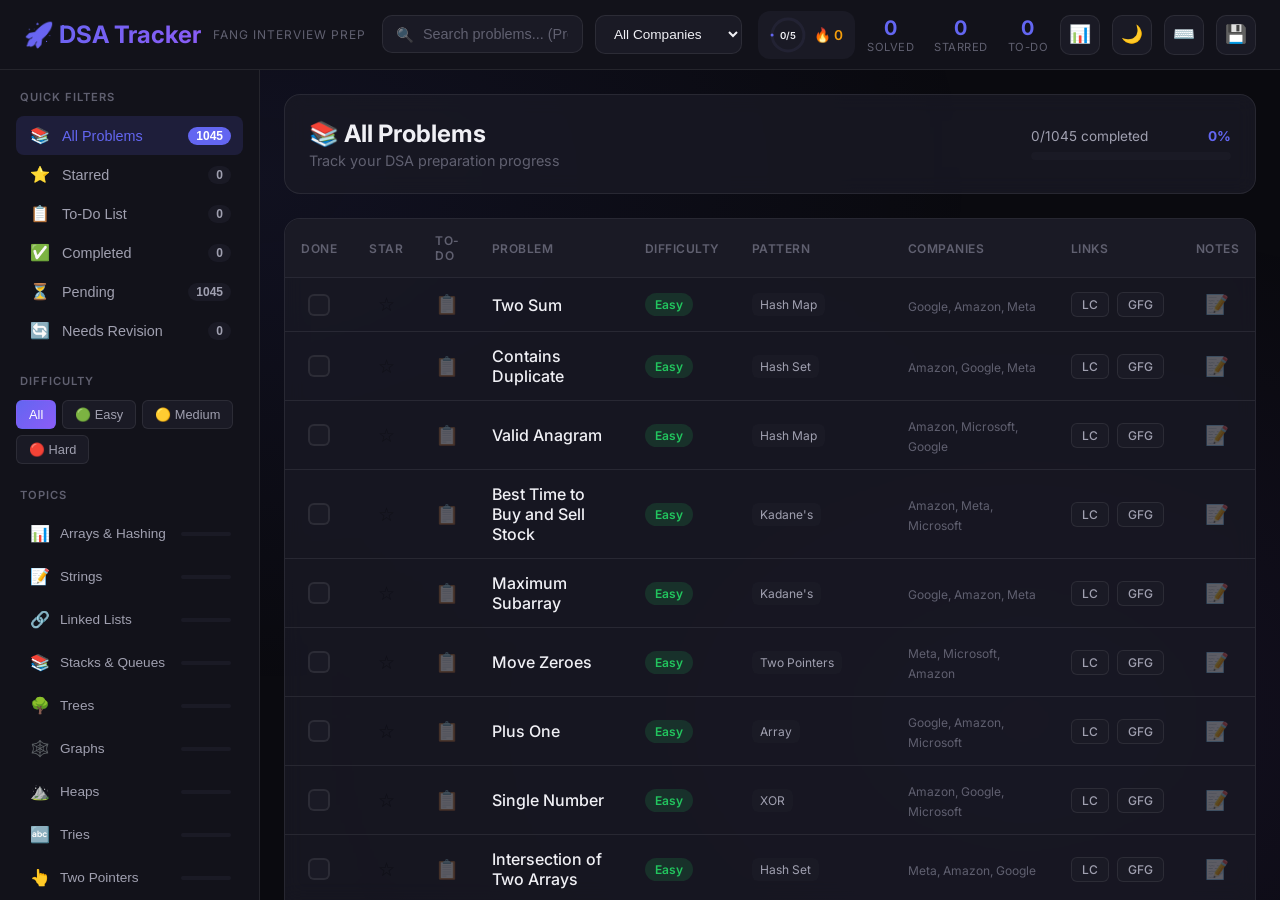
==== index.html @ f02a96e1 "Initial commit: DSA Progress Tracker" ====
<!DOCTYPE html>
<html lang="en" data-theme="dark">
<head>
    <meta charset="UTF-8">
    <meta name="viewport" content="width=device-width, initial-scale=1.0">
    <title>DSA Progress Tracker | FANG Interview Prep</title>
    <meta name="description" content="Track your DSA preparation progress for FANG interviews - 1200+ problems organized by topics">
    <link rel="preconnect" href="https://fonts.googleapis.com">
    <link rel="preconnect" href="https://fonts.gstatic.com" crossorigin>
    <link href="https://fonts.googleapis.com/css2?family=Inter:wght@300;400;500;600;700&display=swap" rel="stylesheet">
    <link rel="stylesheet" href="styles.css">
</head>
<body>
    <div class="app-container">
        <!-- Header -->
        <header class="header">
            <div class="header-left">
                <button class="hamburger-btn" id="hamburgerBtn" title="Toggle Menu">☰</button>
                <h1 class="logo">🚀 DSA Tracker</h1>
                <span class="tagline">FANG Interview Prep</span>
            </div>
            <div class="header-center">
                <div class="search-container">
                    <span class="search-icon">🔍</span>
                    <input type="text" id="searchInput" placeholder="Search problems... (Press /)" class="search-input">
                </div>
                <!-- Company Filter -->
                <div class="company-filter">
                    <select id="companyFilter" class="company-select">
                        <option value="all">All Companies</option>
                    </select>
                </div>
            </div>
            <div class="header-right">
                <!-- Daily Goal Widget -->
                <div class="goal-widget" id="goalWidget" title="Daily Goal">
                    <div class="goal-ring">
                        <svg viewBox="0 0 36 36" class="circular-chart">
                            <path class="circle-bg" d="M18 2.0845 a 15.9155 15.9155 0 0 1 0 31.831 a 15.9155 15.9155 0 0 1 0 -31.831"/>
                            <path class="circle" id="goalProgress" stroke-dasharray="0, 100" d="M18 2.0845 a 15.9155 15.9155 0 0 1 0 31.831 a 15.9155 15.9155 0 0 1 0 -31.831"/>
                        </svg>
                        <span class="goal-text" id="goalText">0/5</span>
                    </div>
                    <div class="streak-badge" id="streakBadge" title="Current Streak">🔥 0</div>
                </div>
                <div class="stats-mini">
                    <div class="stat-item">
                        <span class="stat-value" id="totalCompleted">0</span>
                        <span class="stat-label">Solved</span>
                    </div>
                    <div class="stat-item">
                        <span class="stat-value" id="totalStarred">0</span>
                        <span class="stat-label">Starred</span>
                    </div>
                    <div class="stat-item">
                        <span class="stat-value" id="totalTodo">0</span>
                        <span class="stat-label">To-Do</span>
                    </div>
                </div>
                <button class="btn-icon" id="statsBtn" title="Statistics (S)">📊</button>
                <button class="btn-icon" id="themeBtn" title="Toggle Theme (T)">🌙</button>
                <button class="btn-icon" id="shortcutsBtn" title="Keyboard Shortcuts (?)">⌨️</button>
                <button class="btn-icon" id="exportBtn" title="Export/Import Data">💾</button>
            </div>
        </header>

        <div class="main-content">
            <!-- Sidebar -->
            <aside class="sidebar" id="sidebar">
                <div class="sidebar-section">
                    <h3 class="sidebar-title">Quick Filters</h3>
                    <button class="filter-btn active" data-filter="all">
                        <span class="filter-icon">📚</span>
                        <span>All Problems</span>
                        <span class="filter-count" id="countAll">0</span>
                    </button>
                    <button class="filter-btn" data-filter="starred">
                        <span class="filter-icon">⭐</span>
                        <span>Starred</span>
                        <span class="filter-count" id="countStarred">0</span>
                    </button>
                    <button class="filter-btn" data-filter="todo">
                        <span class="filter-icon">📋</span>
                        <span>To-Do List</span>
                        <span class="filter-count" id="countTodo">0</span>
                    </button>
                    <button class="filter-btn" data-filter="completed">
                        <span class="filter-icon">✅</span>
                        <span>Completed</span>
                        <span class="filter-count" id="countCompleted">0</span>
                    </button>
                    <button class="filter-btn" data-filter="pending">
                        <span class="filter-icon">⏳</span>
                        <span>Pending</span>
                        <span class="filter-count" id="countPending">0</span>
                    </button>
                    <button class="filter-btn" data-filter="revision">
                        <span class="filter-icon">🔄</span>
                        <span>Needs Revision</span>
                        <span class="filter-count" id="countRevision">0</span>
                    </button>
                </div>

                <div class="sidebar-section">
                    <h3 class="sidebar-title">Difficulty</h3>
                    <div class="diff-buttons">
                        <button class="diff-btn active" data-difficulty="all">All</button>
                        <button class="diff-btn" data-difficulty="Easy">🟢 Easy</button>
                        <button class="diff-btn" data-difficulty="Medium">🟡 Medium</button>
                        <button class="diff-btn" data-difficulty="Hard">🔴 Hard</button>
                    </div>
                </div>

                <div class="sidebar-section domains-section">
                    <h3 class="sidebar-title">Topics</h3>
                    <div class="domains-list" id="domainsList">
                        <!-- Domains will be populated by JS -->
                    </div>
                </div>
            </aside>

            <!-- Main Panel -->
            <main class="main-panel">
                <!-- Domain Header -->
                <div class="domain-header" id="domainHeader">
                    <div class="domain-info">
                        <h2 class="domain-title" id="domainTitle">📚 All Problems</h2>
                        <p class="domain-subtitle" id="domainSubtitle">Track your DSA preparation progress</p>
                    </div>
                    <div class="domain-progress">
                        <div class="progress-stats">
                            <span class="progress-text" id="progressText">0/0 completed</span>
                            <span class="progress-percent" id="progressPercent">0%</span>
                        </div>
                        <div class="progress-bar">
                            <div class="progress-fill" id="progressFill"></div>
                        </div>
                    </div>
                </div>

                <!-- Problems Table -->
                <div class="problems-container">
                    <table class="problems-table">
                        <thead>
                            <tr>
                                <th class="th-status">Done</th>
                                <th class="th-star">Star</th>
                                <th class="th-todo">To-Do</th>
                                <th class="th-name">Problem</th>
                                <th class="th-difficulty">Difficulty</th>
                                <th class="th-pattern">Pattern</th>
                                <th class="th-companies">Companies</th>
                                <th class="th-links">Links</th>
                                <th class="th-notes">Notes</th>
                            </tr>
                        </thead>
                        <tbody id="problemsTableBody">
                            <!-- Problems will be populated by JS -->
                        </tbody>
                    </table>
                    <div class="no-results" id="noResults" style="display: none;">
                        <span class="no-results-icon">🔍</span>
                        <p>No problems found matching your criteria</p>
                    </div>
                </div>
            </main>
        </div>
    </div>

    <!-- Export/Import Modal -->
    <div class="modal" id="exportModal">
        <div class="modal-content">
            <div class="modal-header">
                <h3>💾 Export / Import Progress</h3>
                <button class="modal-close" id="modalClose">&times;</button>
            </div>
            <div class="modal-body">
                <div class="modal-section">
                    <h4>Export Progress</h4>
                    <p>Download your progress as a JSON file</p>
                    <button class="btn-primary" id="downloadBtn">📥 Download JSON</button>
                </div>
                <div class="modal-section">
                    <h4>Import Progress</h4>
                    <p>Upload a previously exported JSON file</p>
                    <input type="file" id="importFile" accept=".json" style="display: none;">
                    <button class="btn-secondary" id="importBtn">📤 Upload JSON</button>
                </div>
                <div class="modal-section">
                    <h4>Reset All Progress</h4>
                    <p>Clear all your progress data</p>
                    <button class="btn-danger" id="resetBtn">🗑️ Reset All</button>
                </div>
            </div>
        </div>
    </div>

    <!-- Notes Modal -->
    <div class="modal" id="notesModal">
        <div class="modal-content modal-notes">
            <div class="modal-header">
                <h3>📝 Problem Notes</h3>
                <button class="modal-close" id="notesModalClose">&times;</button>
            </div>
            <div class="modal-body">
                <h4 id="notesProblemName"></h4>
                <textarea id="notesTextarea" placeholder="Add your notes, approach, or key insights here..."></textarea>
                <div class="notes-actions">
                    <button class="btn-secondary" id="notesCancelBtn">Cancel</button>
                    <button class="btn-primary" id="notesSaveBtn">💾 Save Notes</button>
                </div>
            </div>
        </div>
    </div>

    <!-- Statistics Modal -->
    <div class="modal" id="statsModal">
        <div class="modal-content modal-stats">
            <div class="modal-header">
                <h3>📊 Statistics Dashboard</h3>
                <button class="modal-close" id="statsModalClose">&times;</button>
            </div>
            <div class="modal-body">
                <div class="stats-grid">
                    <div class="stat-card">
                        <h4>Overall Progress</h4>
                        <div class="big-stat" id="statOverall">0%</div>
                        <p id="statOverallText">0 of 0 problems solved</p>
                    </div>
                    <div class="stat-card">
                        <h4>Current Streak</h4>
                        <div class="big-stat">🔥 <span id="statStreak">0</span></div>
                        <p>days in a row</p>
                    </div>
                    <div class="stat-card">
                        <h4>Today's Progress</h4>
                        <div class="big-stat" id="statToday">0</div>
                        <p>problems solved today</p>
                    </div>
                    <div class="stat-card">
                        <h4>Daily Goal</h4>
                        <div class="goal-setting">
                            <button class="goal-btn" id="goalMinus">-</button>
                            <span id="dailyGoalValue">5</span>
                            <button class="goal-btn" id="goalPlus">+</button>
                        </div>
                        <p>problems per day</p>
                    </div>
                </div>
                <div class="stats-section">
                    <h4>Progress by Difficulty</h4>
                    <div class="difficulty-bars">
                        <div class="diff-bar-row">
                            <span class="diff-label">Easy</span>
                            <div class="diff-bar-container">
                                <div class="diff-bar easy" id="barEasy"></div>
                            </div>
                            <span class="diff-count" id="countEasyStats">0/0</span>
                        </div>
                        <div class="diff-bar-row">
                            <span class="diff-label">Medium</span>
                            <div class="diff-bar-container">
                                <div class="diff-bar medium" id="barMedium"></div>
                            </div>
                            <span class="diff-count" id="countMediumStats">0/0</span>
                        </div>
                        <div class="diff-bar-row">
                            <span class="diff-label">Hard</span>
                            <div class="diff-bar-container">
                                <div class="diff-bar hard" id="barHard"></div>
                            </div>
                            <span class="diff-count" id="countHardStats">0/0</span>
                        </div>
                    </div>
                </div>
                <div class="stats-section">
                    <h4>Weak Areas (Patterns with &lt;30% completion)</h4>
                    <div class="weak-areas" id="weakAreas">
                        <p class="no-weak">🎉 No weak areas detected!</p>
                    </div>
                </div>
                <div class="stats-section">
                    <h4>Top Companies</h4>
                    <div class="company-stats" id="companyStats">
                        <!-- Populated by JS -->
                    </div>
                </div>
            </div>
        </div>
    </div>

    <!-- Keyboard Shortcuts Modal -->
    <div class="modal" id="shortcutsModal">
        <div class="modal-content modal-shortcuts">
            <div class="modal-header">
                <h3>⌨️ Keyboard Shortcuts</h3>
                <button class="modal-close" id="shortcutsModalClose">&times;</button>
            </div>
            <div class="modal-body">
                <div class="shortcuts-grid">
                    <div class="shortcut-item">
                        <kbd>j</kbd> / <kbd>↓</kbd>
                        <span>Next problem</span>
                    </div>
                    <div class="shortcut-item">
                        <kbd>k</kbd> / <kbd>↑</kbd>
                        <span>Previous problem</span>
                    </div>
                    <div class="shortcut-item">
                        <kbd>Space</kbd>
                        <span>Toggle completed</span>
                    </div>
                    <div class="shortcut-item">
                        <kbd>s</kbd>
                        <span>Toggle starred</span>
                    </div>
                    <div class="shortcut-item">
                        <kbd>t</kbd>
                        <span>Toggle to-do</span>
                    </div>
                    <div class="shortcut-item">
                        <kbd>n</kbd>
                        <span>Open notes</span>
                    </div>
                    <div class="shortcut-item">
                        <kbd>Enter</kbd>
                        <span>Open in LeetCode</span>
                    </div>
                    <div class="shortcut-item">
                        <kbd>/</kbd>
                        <span>Focus search</span>
                    </div>
                    <div class="shortcut-item">
                        <kbd>Esc</kbd>
                        <span>Close modal / Clear focus</span>
                    </div>
                    <div class="shortcut-item">
                        <kbd>d</kbd>
                        <span>Toggle theme</span>
                    </div>
                    <div class="shortcut-item">
                        <kbd>?</kbd>
                        <span>Show shortcuts</span>
                    </div>
                </div>
            </div>
        </div>
    </div>

    <!-- Sidebar Overlay for Mobile -->
    <div class="sidebar-overlay" id="sidebarOverlay"></div>

    <script src="data.js"></script>
    <script src="app.js"></script>
</body>
</html>
---- styles.css ----
/* ========================================
   DSA Progress Tracker - Enhanced Styles
   Light/Dark Theme with All Features
======================================== */

:root {
    /* Dark Theme (Default) */
    --bg-primary: #0a0a0f;
    --bg-secondary: #12121a;
    --bg-tertiary: #1a1a25;
    --bg-card: rgba(26, 26, 37, 0.8);
    --bg-hover: rgba(40, 40, 60, 0.6);
    
    --accent-primary: #6366f1;
    --accent-secondary: #8b5cf6;
    --accent-gradient: linear-gradient(135deg, #6366f1 0%, #8b5cf6 100%);
    
    --text-primary: #f0f0f5;
    --text-secondary: #a0a0b0;
    --text-muted: #606070;
    
    --easy: #22c55e;
    --medium: #f59e0b;
    --hard: #ef4444;
    
    --border-color: rgba(255, 255, 255, 0.08);
    --border-glow: rgba(99, 102, 241, 0.3);
    
    --sidebar-width: 260px;
    --header-height: 70px;
    
    --transition-fast: 0.15s ease;
    --transition-normal: 0.25s ease;
    --transition-slow: 0.4s ease;
    
    --shadow-sm: 0 2px 8px rgba(0, 0, 0, 0.3);
    --shadow-md: 0 4px 16px rgba(0, 0, 0, 0.4);
    --shadow-lg: 0 8px 32px rgba(0, 0, 0, 0.5);
    --shadow-glow: 0 0 20px rgba(99, 102, 241, 0.2);
}

/* Light Theme */
[data-theme="light"] {
    --bg-primary: #f5f5f7;
    --bg-secondary: #ffffff;
    --bg-tertiary: #e8e8ed;
    --bg-card: rgba(255, 255, 255, 0.9);
    --bg-hover: rgba(0, 0, 0, 0.05);
    
    --text-primary: #1a1a2e;
    --text-secondary: #4a4a5a;
    --text-muted: #8a8a9a;
    
    --border-color: rgba(0, 0, 0, 0.1);
    
    --shadow-sm: 0 2px 8px rgba(0, 0, 0, 0.1);
    --shadow-md: 0 4px 16px rgba(0, 0, 0, 0.15);
    --shadow-lg: 0 8px 32px rgba(0, 0, 0, 0.2);
}

* { margin: 0; padding: 0; box-sizing: border-box; }

body {
    font-family: 'Inter', -apple-system, BlinkMacSystemFont, sans-serif;
    background: var(--bg-primary);
    color: var(--text-primary);
    min-height: 100vh;
    overflow-x: hidden;
    transition: background var(--transition-normal), color var(--transition-normal);
}

body::before {
    content: '';
    position: fixed;
    top: 0; left: 0; right: 0; bottom: 0;
    background: 
        radial-gradient(ellipse at 20% 20%, rgba(99, 102, 241, 0.08) 0%, transparent 50%),
        radial-gradient(ellipse at 80% 80%, rgba(139, 92, 246, 0.08) 0%, transparent 50%);
    pointer-events: none;
    z-index: -1;
}

[data-theme="light"] body::before { opacity: 0.5; }

.app-container { display: flex; flex-direction: column; height: 100vh; }

/* ========== HEADER ========== */
.header {
    height: var(--header-height);
    background: var(--bg-secondary);
    border-bottom: 1px solid var(--border-color);
    display: flex;
    align-items: center;
    justify-content: space-between;
    padding: 0 24px;
    position: sticky;
    top: 0;
    z-index: 100;
    backdrop-filter: blur(12px);
    gap: 16px;
}

.header-left { display: flex; align-items: center; gap: 12px; }

.hamburger-btn {
    display: none;
    width: 40px;
    height: 40px;
    background: var(--bg-tertiary);
    border: 1px solid var(--border-color);
    border-radius: 8px;
    font-size: 1.2rem;
    cursor: pointer;
    color: var(--text-primary);
}

.logo {
    font-size: 1.5rem;
    font-weight: 700;
    background: var(--accent-gradient);
    -webkit-background-clip: text;
    -webkit-text-fill-color: transparent;
    background-clip: text;
}

.tagline {
    font-size: 0.75rem;
    color: var(--text-muted);
    text-transform: uppercase;
    letter-spacing: 1px;
}

.header-center {
    flex: 1;
    display: flex;
    gap: 12px;
    max-width: 500px;
}

.search-container { position: relative; flex: 1; }

.search-icon {
    position: absolute;
    left: 14px;
    top: 50%;
    transform: translateY(-50%);
    font-size: 0.9rem;
    opacity: 0.5;
}

.search-input {
    width: 100%;
    padding: 10px 14px 10px 40px;
    background: var(--bg-tertiary);
    border: 1px solid var(--border-color);
    border-radius: 10px;
    color: var(--text-primary);
    font-size: 0.9rem;
    transition: var(--transition-normal);
}

.search-input:focus {
    outline: none;
    border-color: var(--accent-primary);
    box-shadow: var(--shadow-glow);
}

.search-input::placeholder { color: var(--text-muted); }

.company-select {
    padding: 10px 14px;
    background: var(--bg-tertiary);
    border: 1px solid var(--border-color);
    border-radius: 10px;
    color: var(--text-primary);
    font-size: 0.85rem;
    cursor: pointer;
    min-width: 140px;
}

.company-select:focus {
    outline: none;
    border-color: var(--accent-primary);
}

.header-right { display: flex; align-items: center; gap: 12px; }

/* Goal Widget */
.goal-widget {
    display: flex;
    align-items: center;
    gap: 8px;
    padding: 6px 12px;
    background: var(--bg-tertiary);
    border-radius: 12px;
    cursor: pointer;
}

.goal-ring { position: relative; width: 36px; height: 36px; }

.circular-chart { width: 100%; height: 100%; }

.circle-bg {
    fill: none;
    stroke: var(--bg-hover);
    stroke-width: 3;
}

.circle {
    fill: none;
    stroke: var(--accent-primary);
    stroke-width: 3;
    stroke-linecap: round;
    transform: rotate(-90deg);
    transform-origin: center;
    transition: stroke-dasharray var(--transition-normal);
}

.goal-text {
    position: absolute;
    top: 50%;
    left: 50%;
    transform: translate(-50%, -50%);
    font-size: 0.6rem;
    font-weight: 600;
}

.streak-badge {
    font-size: 0.85rem;
    font-weight: 600;
    color: var(--medium);
}

.stats-mini { display: flex; gap: 20px; }

.stat-item { display: flex; flex-direction: column; align-items: center; }

.stat-value { font-size: 1.25rem; font-weight: 700; color: var(--accent-primary); }

.stat-label { font-size: 0.7rem; color: var(--text-muted); text-transform: uppercase; letter-spacing: 0.5px; }

.btn-icon {
    width: 40px;
    height: 40px;
    background: var(--bg-tertiary);
    border: 1px solid var(--border-color);
    border-radius: 10px;
    cursor: pointer;
    font-size: 1.1rem;
    transition: var(--transition-normal);
}

.btn-icon:hover {
    background: var(--bg-hover);
    border-color: var(--accent-primary);
}

/* ========== MAIN CONTENT ========== */
.main-content { display: flex; flex: 1; overflow: hidden; }

/* ========== SIDEBAR ========== */
.sidebar {
    width: var(--sidebar-width);
    background: var(--bg-secondary);
    border-right: 1px solid var(--border-color);
    padding: 20px 0;
    overflow-y: auto;
    flex-shrink: 0;
    transition: transform var(--transition-normal);
}

.sidebar-section { padding: 0 16px; margin-bottom: 24px; }

.sidebar-title {
    font-size: 0.7rem;
    font-weight: 600;
    color: var(--text-muted);
    text-transform: uppercase;
    letter-spacing: 1px;
    margin-bottom: 12px;
    padding-left: 4px;
}

.filter-btn {
    width: 100%;
    display: flex;
    align-items: center;
    gap: 10px;
    padding: 10px 12px;
    background: transparent;
    border: none;
    border-radius: 8px;
    color: var(--text-secondary);
    font-size: 0.9rem;
    cursor: pointer;
    transition: var(--transition-fast);
    text-align: left;
}

.filter-btn:hover { background: var(--bg-hover); color: var(--text-primary); }

.filter-btn.active { background: rgba(99, 102, 241, 0.15); color: var(--accent-primary); }

.filter-icon { font-size: 1rem; width: 24px; text-align: center; }

.filter-count {
    margin-left: auto;
    font-size: 0.75rem;
    font-weight: 600;
    padding: 2px 8px;
    background: var(--bg-tertiary);
    border-radius: 10px;
}

.filter-btn.active .filter-count { background: var(--accent-primary); color: white; }

.diff-buttons { display: flex; flex-wrap: wrap; gap: 6px; }

.diff-btn {
    padding: 6px 12px;
    background: var(--bg-tertiary);
    border: 1px solid var(--border-color);
    border-radius: 6px;
    color: var(--text-secondary);
    font-size: 0.8rem;
    cursor: pointer;
    transition: var(--transition-fast);
}

.diff-btn:hover { border-color: var(--accent-primary); }

.diff-btn.active { background: var(--accent-gradient); border-color: transparent; color: white; }

.domains-list { display: flex; flex-direction: column; gap: 4px; }

.domain-btn {
    display: flex;
    align-items: center;
    justify-content: space-between;
    padding: 10px 12px;
    background: transparent;
    border: none;
    border-radius: 8px;
    color: var(--text-secondary);
    font-size: 0.85rem;
    cursor: pointer;
    transition: var(--transition-fast);
    text-align: left;
}

.domain-btn:hover { background: var(--bg-hover); color: var(--text-primary); }

.domain-btn.active { background: rgba(99, 102, 241, 0.15); color: var(--accent-primary); }

.domain-btn-left { display: flex; align-items: center; gap: 8px; }

.domain-btn-icon { font-size: 1rem; width: 24px; text-align: center; }

.domain-progress-mini {
    width: 50px;
    height: 4px;
    background: var(--bg-tertiary);
    border-radius: 2px;
    overflow: hidden;
}

.domain-progress-mini-fill {
    height: 100%;
    background: var(--accent-gradient);
    transition: var(--transition-normal);
}

/* ========== MAIN PANEL ========== */
.main-panel { flex: 1; padding: 24px; overflow-y: auto; }

.domain-header {
    display: flex;
    justify-content: space-between;
    align-items: center;
    padding: 24px;
    background: var(--bg-card);
    border: 1px solid var(--border-color);
    border-radius: 16px;
    margin-bottom: 24px;
    backdrop-filter: blur(10px);
}

.domain-title { font-size: 1.5rem; font-weight: 700; margin-bottom: 4px; }

.domain-subtitle { color: var(--text-muted); font-size: 0.9rem; }

.domain-progress { min-width: 200px; }

.progress-stats { display: flex; justify-content: space-between; margin-bottom: 8px; font-size: 0.85rem; }

.progress-text { color: var(--text-secondary); }

.progress-percent { font-weight: 700; color: var(--accent-primary); }

.progress-bar { height: 8px; background: var(--bg-tertiary); border-radius: 4px; overflow: hidden; }

.progress-fill {
    height: 100%;
    background: var(--accent-gradient);
    border-radius: 4px;
    transition: width var(--transition-slow);
    position: relative;
}

.progress-fill::after {
    content: '';
    position: absolute;
    top: 0; left: 0; right: 0; bottom: 0;
    background: linear-gradient(90deg, transparent, rgba(255,255,255,0.2), transparent);
    animation: shimmer 2s infinite;
}

@keyframes shimmer {
    0% { transform: translateX(-100%); }
    100% { transform: translateX(100%); }
}

/* ========== PROBLEMS TABLE ========== */
.problems-container {
    background: var(--bg-card);
    border: 1px solid var(--border-color);
    border-radius: 16px;
    overflow: hidden;
    backdrop-filter: blur(10px);
}

.problems-table { width: 100%; border-collapse: collapse; }

.problems-table thead {
    background: var(--bg-tertiary);
    position: sticky;
    top: 0;
    z-index: 10;
}

.problems-table th {
    padding: 14px 16px;
    text-align: left;
    font-size: 0.75rem;
    font-weight: 600;
    color: var(--text-muted);
    text-transform: uppercase;
    letter-spacing: 0.5px;
    border-bottom: 1px solid var(--border-color);
}

.problems-table td {
    padding: 14px 16px;
    border-bottom: 1px solid var(--border-color);
    vertical-align: middle;
}

.problems-table tbody tr { transition: var(--transition-fast); }

.problems-table tbody tr:hover { background: var(--bg-hover); }

.problems-table tbody tr.completed { opacity: 0.6; }

.problems-table tbody tr.completed .problem-name { text-decoration: line-through; }

.problems-table tbody tr.selected { background: rgba(99, 102, 241, 0.15); outline: 2px solid var(--accent-primary); }

.problems-table tbody tr.needs-revision { border-left: 3px solid var(--medium); }

.th-status, .th-star, .th-todo, .th-notes { width: 50px; text-align: center; }
.th-difficulty { width: 100px; }
.th-pattern { width: 140px; }
.th-companies { width: 180px; }
.th-links { width: 100px; }

.checkbox-wrapper { display: flex; justify-content: center; }

.custom-checkbox {
    -webkit-appearance: none;
    appearance: none;
    width: 22px;
    height: 22px;
    background: var(--bg-tertiary);
    border: 2px solid var(--border-color);
    border-radius: 6px;
    cursor: pointer;
    transition: var(--transition-fast);
    position: relative;
}

.custom-checkbox:hover { border-color: var(--accent-primary); }

.custom-checkbox:checked { background: var(--accent-gradient); border-color: transparent; }

.custom-checkbox:checked::after {
    content: '✓';
    position: absolute;
    top: 50%;
    left: 50%;
    transform: translate(-50%, -50%);
    color: white;
    font-size: 12px;
    font-weight: bold;
}

.star-btn, .todo-btn, .notes-btn {
    background: none;
    border: none;
    font-size: 1.2rem;
    cursor: pointer;
    transition: var(--transition-fast);
    opacity: 0.3;
}

.star-btn:hover, .todo-btn:hover, .notes-btn:hover { opacity: 1; transform: scale(1.2); }

.star-btn.active, .todo-btn.active { opacity: 1; }

.notes-btn.has-notes { opacity: 1; color: var(--accent-primary); }

.problem-name { font-weight: 500; color: var(--text-primary); }

.difficulty-badge {
    display: inline-block;
    padding: 4px 10px;
    border-radius: 12px;
    font-size: 0.75rem;
    font-weight: 600;
}

.difficulty-badge.easy { background: rgba(34, 197, 94, 0.15); color: var(--easy); }

.difficulty-badge.medium { background: rgba(245, 158, 11, 0.15); color: var(--medium); }

.difficulty-badge.hard { background: rgba(239, 68, 68, 0.15); color: var(--hard); }

.pattern-tag {
    display: inline-block;
    padding: 4px 8px;
    background: var(--bg-tertiary);
    border-radius: 6px;
    font-size: 0.75rem;
    color: var(--text-secondary);
}

.companies-list { font-size: 0.75rem; color: var(--text-muted); }

.links-container { display: flex; gap: 8px; }

.link-btn {
    padding: 4px 10px;
    background: var(--bg-tertiary);
    border: 1px solid var(--border-color);
    border-radius: 6px;
    color: var(--text-secondary);
    text-decoration: none;
    font-size: 0.75rem;
    font-weight: 500;
    transition: var(--transition-fast);
}

.link-btn:hover { background: var(--accent-primary); border-color: var(--accent-primary); color: white; }

.no-results { text-align: center; padding: 60px 20px; color: var(--text-muted); }

.no-results-icon { font-size: 3rem; display: block; margin-bottom: 16px; opacity: 0.5; }

/* ========== MODALS ========== */
.modal {
    display: none;
    position: fixed;
    top: 0; left: 0; right: 0; bottom: 0;
    background: rgba(0, 0, 0, 0.7);
    backdrop-filter: blur(4px);
    z-index: 1000;
    justify-content: center;
    align-items: center;
}

.modal.show { display: flex; }

.modal-content {
    background: var(--bg-secondary);
    border: 1px solid var(--border-color);
    border-radius: 16px;
    width: 100%;
    max-width: 400px;
    max-height: 90vh;
    overflow-y: auto;
    box-shadow: var(--shadow-lg);
}

.modal-notes { max-width: 500px; }

.modal-stats { max-width: 600px; }

.modal-shortcuts { max-width: 450px; }

.modal-header {
    display: flex;
    justify-content: space-between;
    align-items: center;
    padding: 20px 24px;
    border-bottom: 1px solid var(--border-color);
}

.modal-header h3 { font-size: 1.1rem; font-weight: 600; }

.modal-close {
    background: none;
    border: none;
    color: var(--text-muted);
    font-size: 1.5rem;
    cursor: pointer;
    transition: var(--transition-fast);
}

.modal-close:hover { color: var(--text-primary); }

.modal-body { padding: 24px; }

.modal-section { margin-bottom: 24px; }

.modal-section:last-child { margin-bottom: 0; }

.modal-section h4 { font-size: 0.9rem; font-weight: 600; margin-bottom: 8px; }

.modal-section p { font-size: 0.8rem; color: var(--text-muted); margin-bottom: 12px; }

.btn-primary, .btn-secondary, .btn-danger {
    width: 100%;
    padding: 12px;
    border: none;
    border-radius: 8px;
    font-size: 0.9rem;
    font-weight: 500;
    cursor: pointer;
    transition: var(--transition-fast);
}

.btn-primary { background: var(--accent-gradient); color: white; }

.btn-primary:hover { opacity: 0.9; transform: translateY(-1px); }

.btn-secondary { background: var(--bg-tertiary); color: var(--text-primary); border: 1px solid var(--border-color); }

.btn-secondary:hover { border-color: var(--accent-primary); }

.btn-danger { background: rgba(239, 68, 68, 0.15); color: var(--hard); border: 1px solid rgba(239, 68, 68, 0.3); }

.btn-danger:hover { background: rgba(239, 68, 68, 0.25); }

/* Notes Modal */
#notesTextarea {
    width: 100%;
    min-height: 200px;
    padding: 16px;
    background: var(--bg-tertiary);
    border: 1px solid var(--border-color);
    border-radius: 8px;
    color: var(--text-primary);
    font-family: inherit;
    font-size: 0.9rem;
    resize: vertical;
    margin-bottom: 16px;
}

#notesTextarea:focus { outline: none; border-color: var(--accent-primary); }

.notes-actions { display: flex; gap: 12px; }

.notes-actions .btn-secondary, .notes-actions .btn-primary { width: auto; flex: 1; }

/* Stats Modal */
.stats-grid { display: grid; grid-template-columns: repeat(2, 1fr); gap: 16px; margin-bottom: 24px; }

.stat-card {
    padding: 20px;
    background: var(--bg-tertiary);
    border-radius: 12px;
    text-align: center;
}

.stat-card h4 { font-size: 0.8rem; color: var(--text-muted); margin-bottom: 8px; }

.big-stat { font-size: 2rem; font-weight: 700; color: var(--accent-primary); margin-bottom: 4px; }

.stat-card p { font-size: 0.75rem; color: var(--text-muted); }

.goal-setting { display: flex; align-items: center; justify-content: center; gap: 16px; }

.goal-btn {
    width: 32px;
    height: 32px;
    background: var(--bg-secondary);
    border: 1px solid var(--border-color);
    border-radius: 8px;
    color: var(--text-primary);
    font-size: 1.2rem;
    cursor: pointer;
    transition: var(--transition-fast);
}

.goal-btn:hover { border-color: var(--accent-primary); }

#dailyGoalValue { font-size: 1.5rem; font-weight: 700; color: var(--accent-primary); }

.stats-section { margin-bottom: 24px; }

.stats-section h4 { font-size: 0.9rem; font-weight: 600; margin-bottom: 16px; }

.difficulty-bars { display: flex; flex-direction: column; gap: 12px; }

.diff-bar-row { display: flex; align-items: center; gap: 12px; }

.diff-label { width: 60px; font-size: 0.8rem; color: var(--text-secondary); }

.diff-bar-container { flex: 1; height: 12px; background: var(--bg-tertiary); border-radius: 6px; overflow: hidden; }

.diff-bar { height: 100%; border-radius: 6px; transition: width var(--transition-slow); }

.diff-bar.easy { background: var(--easy); }

.diff-bar.medium { background: var(--medium); }

.diff-bar.hard { background: var(--hard); }

.diff-count { width: 60px; font-size: 0.8rem; color: var(--text-muted); text-align: right; }

.weak-areas { display: flex; flex-wrap: wrap; gap: 8px; }

.weak-tag {
    padding: 6px 12px;
    background: rgba(239, 68, 68, 0.15);
    border-radius: 8px;
    font-size: 0.8rem;
    color: var(--hard);
}

.no-weak { color: var(--text-muted); font-size: 0.85rem; }

.company-stats { display: flex; flex-wrap: wrap; gap: 8px; }

.company-tag {
    padding: 6px 12px;
    background: var(--bg-tertiary);
    border-radius: 8px;
    font-size: 0.8rem;
    color: var(--text-secondary);
}

.company-tag span { color: var(--accent-primary); font-weight: 600; margin-left: 4px; }

/* Shortcuts Modal */
.shortcuts-grid { display: flex; flex-direction: column; gap: 12px; }

.shortcut-item { display: flex; align-items: center; gap: 16px; }

.shortcut-item kbd {
    padding: 6px 12px;
    background: var(--bg-tertiary);
    border: 1px solid var(--border-color);
    border-radius: 6px;
    font-family: monospace;
    font-size: 0.85rem;
    min-width: 40px;
    text-align: center;
}

.shortcut-item span { font-size: 0.9rem; color: var(--text-secondary); }

/* Sidebar Overlay */
.sidebar-overlay {
    display: none;
    position: fixed;
    top: var(--header-height);
    left: 0; right: 0; bottom: 0;
    background: rgba(0, 0, 0, 0.5);
    z-index: 40;
}

.sidebar-overlay.show { display: block; }

/* ========== SCROLLBAR ========== */
::-webkit-scrollbar { width: 8px; height: 8px; }

::-webkit-scrollbar-track { background: var(--bg-tertiary); }

::-webkit-scrollbar-thumb { background: var(--text-muted); border-radius: 4px; }

::-webkit-scrollbar-thumb:hover { background: var(--text-secondary); }

/* ========== RESPONSIVE ========== */
@media (max-width: 1024px) {
    .th-companies, .th-pattern { display: none; }
    .problems-table td:nth-child(6), .problems-table td:nth-child(7) { display: none; }
    .stats-mini { display: none; }
}

@media (max-width: 768px) {
    .hamburger-btn { display: flex; align-items: center; justify-content: center; }
    
    .header { padding: 0 16px; }
    
    .header-center { display: none; }
    
    .tagline { display: none; }
    
    .goal-widget { padding: 4px 8px; }
    
    .sidebar {
        position: fixed;
        left: 0;
        top: var(--header-height);
        bottom: 0;
        z-index: 50;
        transform: translateX(-100%);
    }
    
    .sidebar.open { transform: translateX(0); }
    
    .main-panel { padding: 16px; }
    
    .domain-header { flex-direction: column; gap: 16px; text-align: center; }
    
    .domain-progress { width: 100%; }
    
    .stats-grid { grid-template-columns: 1fr; }
}
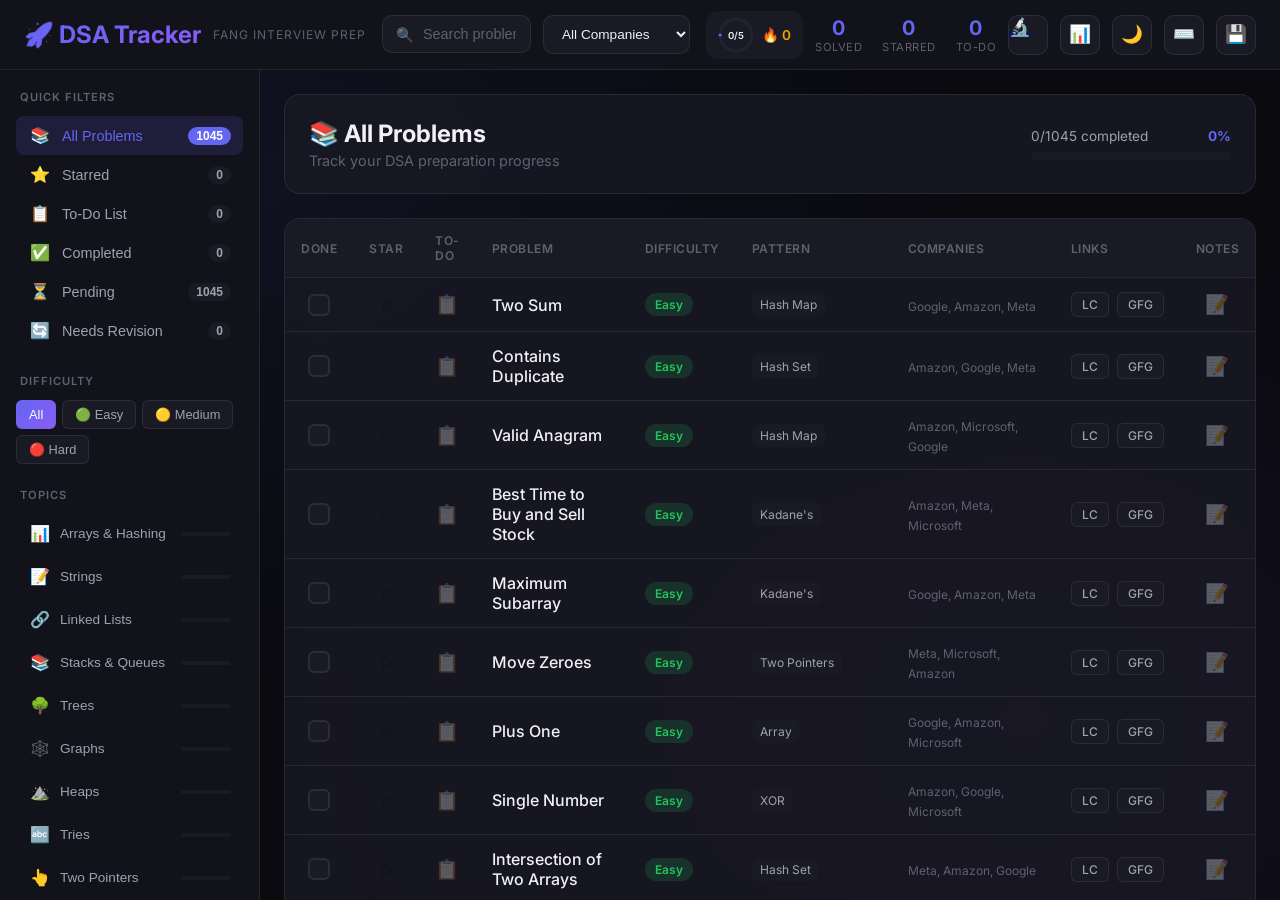
==== commit fa80fcd4: "Add DSA Code Visualizer with step-by-step code execution" ====
--- a/index.html
+++ b/index.html
@@ -57,6 +57,7 @@
                         <span class="stat-label">To-Do</span>
                     </div>
                 </div>
+                <a href="visualizer.html" class="btn-icon" title="Code Visualizer">🔬</a>
                 <button class="btn-icon" id="statsBtn" title="Statistics (S)">📊</button>
                 <button class="btn-icon" id="themeBtn" title="Toggle Theme (T)">🌙</button>
                 <button class="btn-icon" id="shortcutsBtn" title="Keyboard Shortcuts (?)">⌨️</button>
